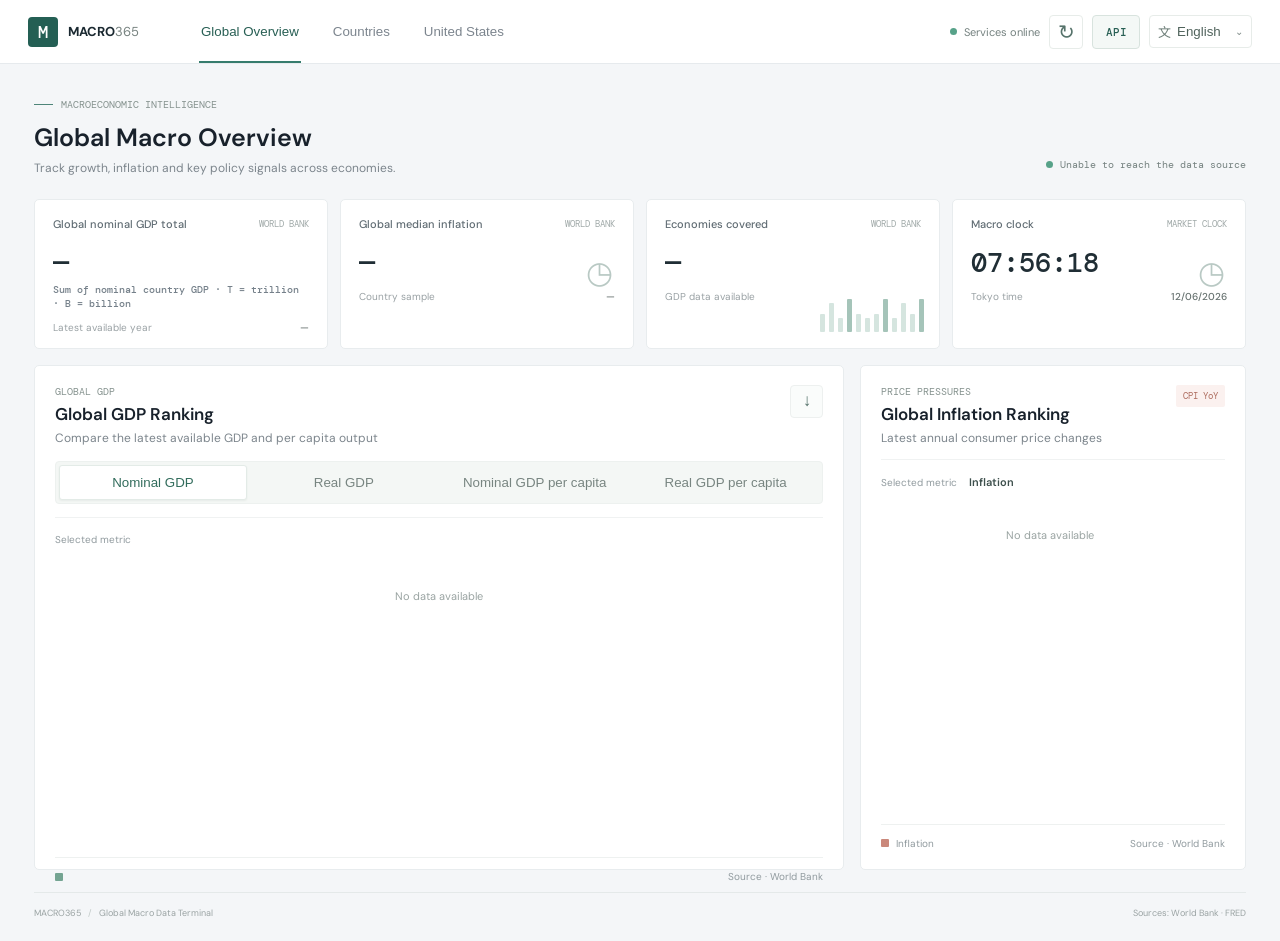
==== index.html @ f80f5186 "Add files via upload" ====
<!doctype html>
<html lang="en">
<head>
  <meta charset="UTF-8">
  <meta name="viewport" content="width=device-width, initial-scale=1">
  <meta name="theme-color" content="#f4f6f8">
  <title>Macro 365</title>
  <link rel="preconnect" href="https://api.worldbank.org">
  <link rel="stylesheet" href="./styles.css">
</head>
<body>
  <div id="app"></div>
  <div id="toast" class="toast" role="status"></div>
  <script src="./app.js" defer></script>
</body>
</html>
---- styles.css ----
@import url('https://fonts.googleapis.com/css2?family=DM+Mono:wght@400;500&family=DM+Sans:wght@400;500;600;700&family=Noto+Sans+SC:wght@400;500;600;700&display=swap');
@media(max-width:760px){.content-grid{grid-template-columns:minmax(0,1fr)}.primary-column,.side-column{min-width:0}.bar-chart,.inflation-list{max-height:62vh;min-height:320px;overflow-y:auto;overscroll-behavior:contain;padding-right:5px}.inflation-panel{height:auto}}
@media(max-width:1050px){.bar-row{grid-template-columns:24px minmax(75px,110px) 1fr 75px}.inflation-row{grid-template-columns:24px minmax(78px,110px) 1fr 48px;gap:7px}}
@media(min-width:761px){.content-grid{grid-template-columns:minmax(0,1fr) minmax(0,1fr);align-items:stretch}.primary-column,.side-column{min-width:0}.chart-panel,.inflation-panel{height:calc(100vh - 395px);min-height:410px;max-height:760px;display:flex;flex-direction:column}.bar-chart,.inflation-list{flex:1;min-height:0;overflow-y:auto;overscroll-behavior:contain;padding-right:7px}.chart-panel .chart-footer,.inflation-panel .chart-footer{flex:none}}
.inflation-panel{min-width:0}.bar-rank,.inflation-rank{font:10px var(--mono);color:#9aa5a1;text-align:right}.bar-country,.inflation-country{display:flex;align-items:center;gap:6px;min-width:0;white-space:nowrap;overflow:hidden;text-overflow:ellipsis}.bar-country{grid-column:2}.bar-row{grid-template-columns:28px minmax(80px,145px) 1fr 100px}.bar-track{grid-column:3}.bar-value{grid-column:4}.inflation-row{display:grid;grid-template-columns:28px minmax(95px,145px) 1fr 54px;align-items:center;gap:10px;min-height:31px}.inflation-country>span:nth-child(2){overflow:hidden;text-overflow:ellipsis}.inflation-legend-dot{width:8px;height:8px;background:#ca887b;border-radius:1px;display:inline-block}.inflation-fill{background:#ca887b}
@media(max-width:760px){.language-control{padding:0 6px}.language-control select{max-width:72px}.language-icon{display:none}.metric-tabs{overflow-x:auto}.metric-tab{flex:none;min-width:112px;padding:9px 7px;font-size:10px}}
.metric-tabs{display:flex;align-items:stretch;gap:3px;margin-top:15px;padding:3px;background:#f4f7f5;border:1px solid #edf1ef;border-radius:4px}.metric-tab{flex:1;min-width:0;padding:9px 8px;border:1px solid transparent;border-radius:3px;background:transparent;color:#788581;font:500 11px inherit;white-space:nowrap;cursor:pointer}.metric-tab:hover{color:#3c6f61}.metric-tab.active{background:#fff;border-color:#e3ebe7;color:#326c5c;box-shadow:0 1px 2px #273c3210}
.language-control{height:33px;display:flex;align-items:center;gap:6px;border:1px solid #e7ece9;background:#fff;border-radius:4px;padding:0 8px;color:#6d7e78}.language-icon{font-size:13px}.language-control select{appearance:none;max-width:90px;border:0;outline:0;background:transparent;color:#50635c;font:500 10px inherit;cursor:pointer;padding:0 12px 0 0}.language-control:after{content:'⌄';font-size:10px;margin-left:-12px;pointer-events:none;color:#7f8b88}.topbar-right{gap:10px}
:root{font-family:'DM Sans','Noto Sans SC',sans-serif;color:#18212b;background:#f4f6f8;font-synthesis:none;text-rendering:optimizeLegibility;--ink:#18212b;--muted:#75808a;--line:#e6eaed;--panel:#fff;--green:#2c806d;--green-soft:#e8f3f0;--red:#bd695e;--amber:#b78843;--mono:'DM Mono',monospace}*{box-sizing:border-box}body{margin:0;min-width:320px;background:#f4f6f8}.topbar{height:64px;background:#fff;border-bottom:1px solid var(--line);display:flex;align-items:center;padding:0 max(28px,calc((100vw - 1440px)/2));gap:60px;position:sticky;top:0;z-index:20}.brand{display:flex;align-items:center;gap:10px;color:#1b2931;text-decoration:none;font-size:13px;font-weight:700;letter-spacing:0}.brand-mark{width:30px;height:30px;display:grid;place-items:center;background:#245f54;color:#fff;font:500 17px var(--mono);border-radius:4px}.brand-light{font-weight:400;color:#75817e}.main-nav{height:100%;display:flex;gap:30px;align-items:center}.nav-item{height:100%;background:none;border:0;border-bottom:2px solid transparent;color:#7c858e;font:500 13px inherit;padding:1px 2px 0;cursor:pointer}.nav-item.active{color:#285f54;border-bottom-color:#367c6d}.topbar-right{margin-left:auto;display:flex;align-items:center;gap:20px}.market-status,.updated{color:#74817f;font-size:11px;display:flex;align-items:center;gap:7px}.market-status i,.status-dot{width:7px;height:7px;background:#57a289;border-radius:50%;display:inline-block}.icon-button{width:34px;height:34px;display:grid;place-items:center;border:1px solid #e7ece9;background:#fff;border-radius:4px;color:#56736b;font-size:20px;cursor:pointer}.icon-button:hover{background:#f3f7f5}.icon-button:disabled{opacity:.5;cursor:wait}.shell{max-width:1440px;padding:34px 34px 22px;margin:auto}.page-heading{display:flex;justify-content:space-between;align-items:flex-end;margin:0 0 23px}.eyebrow,.section-kicker{font:10px var(--mono);letter-spacing:0;color:#86938f}.eyebrow{display:flex;align-items:center;gap:8px}.eyebrow-rule{height:1px;width:19px;background:#4e8579}h1{margin:11px 0 5px;font-size:25px;line-height:1.3;font-weight:600;letter-spacing:0}h2{font-size:17px;font-weight:600;line-height:1.4;margin:5px 0 4px;letter-spacing:0}h3{font-size:14px;margin:0 0 6px;font-weight:600}.page-heading p,.panel-heading p,.us-page-heading p{margin:0;color:#7c858c;font-size:12px}.updated{padding-bottom:5px;font:10px var(--mono)}.metric-strip{display:grid;grid-template-columns:repeat(4,minmax(0,1fr));gap:12px;margin-bottom:16px}.metric-card,.panel{background:var(--panel);border:1px solid #e8ecee;border-radius:5px;position:relative}.metric-card{padding:17px 18px 14px;min-height:127px;overflow:hidden}.metric-label{font-size:11px;color:#606c73;font-weight:500;display:flex;justify-content:space-between;align-items:center;gap:8px}.metric-label span{font:9px var(--mono);color:#a1aaa9}.metric-value{font:500 27px var(--mono);letter-spacing:0;color:#202e35;margin-top:14px;position:relative;z-index:1}.metric-foot{margin-top:10px;display:flex;justify-content:space-between;align-items:center;font-size:10px;position:relative;z-index:1}.muted{color:#99a1a4}.metric-foot b{font-weight:500;color:#66716f}.spark{position:absolute;width:99px;right:12px;bottom:31px;fill:none;stroke:#91b6a9;stroke-width:1.5;opacity:.8}.spark-coral{stroke:#d3a39a}.mini-bars{position:absolute;right:15px;bottom:16px;display:flex;align-items:flex-end;gap:4px;height:36px}.mini-bars i{width:5px;background:#d5e5df;height:50%;border-radius:1px}.mini-bars i:nth-child(2n){height:78%}.mini-bars i:nth-child(3n){height:37%}.mini-bars i:nth-child(4n){height:90%;background:#a5c4b9}.calendar-icon{position:absolute;right:20px;top:52px;font-size:31px;color:#b9c9c4}.content-grid{display:grid;grid-template-columns:minmax(0,1.85fr) minmax(280px,.88fr);gap:16px}.primary-column,.side-column{display:flex;flex-direction:column;gap:16px}.panel{padding:19px 20px}.panel-heading{display:flex;align-items:flex-start;justify-content:space-between;gap:18px}.panel-heading.compact{align-items:center}.panel-actions,.table-tools{display:flex;align-items:center;gap:7px}.select-wrap{position:relative}.select-wrap select{appearance:none;height:33px;border:1px solid #e4e9e8;background:#fff;color:#4d5b5a;font:500 11px inherit;padding:0 29px 0 10px;border-radius:3px;cursor:pointer}.select-wrap:after{content:'⌄';position:absolute;right:10px;top:6px;color:#7f8b88;pointer-events:none;font-size:12px}.subtle{background:#fafcfb;border-color:#edf0ef;width:33px;height:33px;font-size:17px}.chart-summary{display:flex;align-items:center;justify-content:space-between;padding:15px 0 11px;margin-top:13px;border-top:1px solid #f0f2f2}.chart-summary>div{display:flex;align-items:center;gap:12px}.summary-label{font-size:10px;color:#909a9e}.chart-summary strong{font-size:11px;font-weight:600;color:#3e504d}.data-year{font:10px var(--mono);color:#929d9c}.bar-chart{min-height:288px;padding:4px 1px 0;display:flex;flex-direction:column;gap:11px}.bar-row{display:grid;grid-template-columns:minmax(100px,145px) 1fr 100px;gap:12px;align-items:center;min-height:19px}.bar-country{font-size:11px;color:#59656a;white-space:nowrap;overflow:hidden;text-overflow:ellipsis}.bar-track{height:9px;background:#f1f4f3;border-radius:1px;overflow:hidden}.bar-fill{height:100%;background:#74a492;min-width:2px;border-radius:1px;transition:width .5s ease}.bar-row:nth-child(2) .bar-fill{background:#84b09f}.bar-row:nth-child(3) .bar-fill{background:#94bbaa}.bar-value{text-align:right;font:10px var(--mono);color:#576764}.chart-footer,.table-footer,.side-panel-foot{display:flex;align-items:center;justify-content:space-between;border-top:1px solid #eef1f0;padding-top:12px;margin-top:12px;font-size:10px;color:#909a9e}.chart-footer>span{display:flex;align-items:center;gap:7px}.legend-dot{width:8px;height:8px;background:#74a492;border-radius:1px}.text-button{border:0;background:none;padding:3px 0;color:#357663;font:500 10px inherit;cursor:pointer}.text-button span{font-size:14px;margin-left:4px}.table-panel{padding-bottom:13px}.search-box{height:32px;display:flex;align-items:center;border:1px solid #e8ecec;border-radius:3px;padding:0 8px;gap:5px;color:#8a9695}.search-box input{width:132px;border:0;outline:0;background:transparent;font:10px inherit;color:#33413f}.search-box input::placeholder{color:#adb5b5}.table-scroll{overflow-x:auto;margin-top:15px}table{width:100%;border-collapse:collapse;text-align:left;white-space:nowrap}th{height:31px;border-bottom:1px solid #e7eceb;color:#98a09f;font-size:10px;font-weight:500}td{height:40px;border-bottom:1px solid #f0f2f2;color:#556166;font-size:11px}tbody tr:last-child td{border-bottom:0}td.number-cell{font:10px var(--mono);color:#475753}td.positive{color:#478873}td.negative{color:#bd695e}.country-cell{display:flex;align-items:center;gap:8px;font-weight:500;color:#39464b}.flag{font-size:15px;width:20px}.country-code{font:9px var(--mono);color:#a0aaa8}.row-arrow{color:#8ba197}.table-footer{padding-top:11px;margin-top:8px}.pill{font:9px var(--mono);color:#ad6c5e;background:#fbf1ef;padding:5px 7px;border-radius:2px}.panel-subtitle{font-size:10px;color:#929b9d;margin:6px 0 14px}.inflation-list{display:flex;flex-direction:column;gap:12px;min-height:170px}.inflation-row{display:grid;grid-template-columns:1fr 44px;gap:8px;align-items:center}.inflation-name{display:flex;justify-content:space-between;font-size:10px;color:#59656a;margin-bottom:5px}.inflation-name span:last-child{font:9px var(--mono);color:#778481}.inflation-track{height:4px;background:#f2eeec;border-radius:1px;overflow:hidden}.inflation-fill{height:100%;background:#ca887b;border-radius:1px}.inflation-value{text-align:right;color:#b86f62;font:10px var(--mono)}.side-panel-foot{padding-top:10px;margin-top:11px}.side-panel-foot>span{font-size:9px;color:#a0a9a7}.signal-panel{padding:18px 19px}.signal-panel h2{margin-top:7px}.signal-placeholder{display:flex;align-items:center;gap:10px;margin:16px 0;padding:11px;background:#f7f9f8;border:1px solid #edf0ef;border-radius:3px}.signal-icon{width:31px;height:31px;display:grid;place-items:center;color:#416d62;background:#e3eeea;font:10px var(--mono);border-radius:3px}.signal-placeholder strong,.signal-placeholder span{display:block}.signal-placeholder strong{font-size:10px;color:#5a6865;font-weight:600}.signal-placeholder span{font-size:9px;color:#9ca6a4;margin-top:4px}.secondary-button{width:100%;height:34px;background:#fff;border:1px solid #dfe7e3;border-radius:3px;color:#357663;font:500 10px inherit;text-align:left;padding:0 10px;cursor:pointer}.secondary-button span{float:right;font-size:14px}.source-note{display:flex;align-items:flex-start;gap:9px;padding:5px 4px;color:#9aa3a3}.source-mark{font:11px var(--mono);width:16px;height:16px;border:1px solid #cbd3d1;border-radius:50%;display:grid;place-items:center;flex:none}.source-note p{font-size:9px;line-height:1.7;margin:0}.secondary-page{margin-top:16px}.hidden{display:none!important}.country-page-panel{padding:23px}.history-summary{display:flex;gap:30px;padding:18px 0 8px}.history-stat span,.history-stat strong{display:block}.history-stat span{font-size:10px;color:#929d9b}.history-stat strong{margin-top:5px;font:500 16px var(--mono);color:#32443f}.history-chart{height:275px;position:relative;padding:20px 15px 22px 45px;margin:14px 0 13px;border-left:1px solid #e9eeeb;border-bottom:1px solid #e9eeeb;background:repeating-linear-gradient(to bottom,transparent 0,transparent 54px,#f0f3f2 55px)}.history-svg{width:100%;height:100%;overflow:visible}.history-line{fill:none;stroke:#548a79;stroke-width:2}.history-area{fill:url(#area-fill);opacity:.15}.history-axis{display:flex;justify-content:space-between;margin-top:-17px;padding:0 5px 0 45px;color:#a0a9a8;font:9px var(--mono)}.history-tooltip{font:10px var(--mono);color:#52625e}.us-page-heading{display:flex;align-items:flex-end;justify-content:space-between;margin:26px 0 17px}.us-page-heading h2{font-size:21px;margin:8px 0 5px}.key-state{display:flex;align-items:center;gap:7px;font-size:10px;color:#9a7a59;padding-bottom:4px}.key-indicator{height:7px;width:7px;border-radius:50%;background:#d0a568}.us-tabs{display:flex;gap:5px;border-bottom:1px solid #e2e8e5}.us-tab{padding:10px 14px;color:#818d8a;font:500 11px inherit;border:0;border-bottom:2px solid transparent;background:none;cursor:pointer}.us-tab.active{color:#316d5e;border-bottom-color:#468876}.us-series-grid{display:grid;grid-template-columns:repeat(3,minmax(0,1fr));gap:12px;margin:15px 0}.series-card{background:#fff;border:1px solid #e8ecee;border-radius:4px;padding:15px 16px;min-height:124px}.series-card-head{display:flex;justify-content:space-between;align-items:flex-start}.series-card h3{font-size:11px;color:#52605f;font-weight:500}.series-code{font:9px var(--mono);color:#a0aaa8}.series-value{font:500 21px var(--mono);color:#34443f;margin:16px 0 5px}.series-foot{display:flex;justify-content:space-between;font-size:9px;color:#9aa3a1}.series-spark{width:78px;height:22px;stroke:#82ad9e;stroke-width:1.3;fill:none}.series-placeholder{font-size:10px;color:#b0aaa2}.api-guide{display:flex;align-items:center;gap:12px;padding:16px 18px}.api-guide-icon{width:30px;height:30px;background:#f4efe7;color:#ae8952;border-radius:3px;display:grid;place-items:center;font-size:15px;flex:none}.api-guide>div:nth-child(2){flex:1}.api-guide p{font-size:10px;color:#7e8988;line-height:1.7;margin:0}.api-guide code{font:10px var(--mono);color:#5d706b;background:#f3f6f4;padding:2px 4px;border-radius:2px}.api-guide-badge{font:9px var(--mono);color:#a78a60;background:#faf5eb;border:1px solid #f0e8d8;padding:5px 7px;border-radius:2px;align-self:flex-start}.footer{display:flex;justify-content:space-between;margin-top:22px;padding-top:14px;border-top:1px solid #e4e9e9;color:#9aa3a3;font-size:9px}.footer-divider{color:#c1c9c7;padding:0 5px}.toast{position:fixed;left:50%;bottom:25px;transform:translate(-50%,15px);padding:10px 15px;background:#263a35;color:#fff;border-radius:3px;font-size:11px;opacity:0;pointer-events:none;transition:.2s;z-index:50}.toast.visible{opacity:1;transform:translate(-50%,0)}.loading-line,.empty-cell{font-size:11px;color:#9aa4a2;text-align:center;padding:28px 8px}.sr-only{position:absolute;width:1px;height:1px;padding:0;margin:-1px;overflow:hidden;clip:rect(0,0,0,0);white-space:nowrap;border:0}
@media(max-width:1050px){.topbar{gap:35px}.shell{padding-left:24px;padding-right:24px}.content-grid{grid-template-columns:minmax(0,1.55fr) minmax(255px,.8fr)}.metric-card{padding:15px 13px}.metric-label{font-size:10px}.metric-label span{font-size:8px}.metric-value{font-size:23px}.bar-row{grid-template-columns:minmax(85px,120px) 1fr 83px;gap:9px}}
@media(max-width:760px){.topbar{height:57px;padding:0 16px;gap:21px}.brand{font-size:11px}.brand-mark{width:27px;height:27px}.main-nav{gap:14px;overflow-x:auto}.nav-item{font-size:11px;white-space:nowrap}.market-status{display:none}.topbar-right{gap:0}.shell{padding:24px 16px 18px}.page-heading{align-items:flex-start}.page-heading h1{font-size:22px}.page-heading p{font-size:11px;max-width:290px;line-height:1.6}.updated{font-size:9px;white-space:nowrap;padding-top:3px}.metric-strip{grid-template-columns:repeat(2,minmax(0,1fr));gap:9px;margin-bottom:12px}.metric-card{min-height:119px;padding:14px 13px}.metric-value{font-size:22px;margin-top:12px}.content-grid{grid-template-columns:1fr;gap:12px}.primary-column,.side-column{gap:12px}.panel{padding:16px}.panel-heading{gap:10px}.panel-heading h2{font-size:15px}.panel-heading p{font-size:10px}.panel-actions{gap:5px}.select-wrap select{max-width:135px;font-size:10px;padding-left:7px;padding-right:24px}.chart-panel{padding:16px 13px}.bar-chart{min-height:260px;gap:10px}.bar-row{grid-template-columns:minmax(77px,100px) 1fr 70px;gap:7px}.bar-country{font-size:10px}.bar-value{font-size:9px}.chart-summary strong{font-size:10px}.table-tools .search-box input{width:92px}.table-panel{padding:16px 12px}.table-panel .panel-heading{align-items:flex-start}.table-scroll{margin-top:11px}th{font-size:9px}td{font-size:10px}.table-footer{font-size:9px}.side-column{display:grid;grid-template-columns:1fr 1fr;align-items:start}.source-note{grid-column:1/-1}.inflation-panel,.signal-panel{height:100%}.signal-panel{padding:15px 13px}.signal-placeholder{padding:9px 7px;gap:7px}.signal-placeholder span{line-height:1.4}.signal-placeholder strong{font-size:9px}.secondary-button{font-size:9px;padding:0 7px}.secondary-page{margin-top:12px}.country-page-panel{padding:16px 12px}.country-page-panel .panel-heading{flex-direction:column}.history-summary{gap:20px;flex-wrap:wrap}.history-stat strong{font-size:14px}.history-chart{height:230px;padding-left:30px}.history-axis{padding-left:30px}.us-page-heading{align-items:flex-start;gap:12px}.us-page-heading h2{font-size:18px}.us-page-heading p{max-width:420px;line-height:1.5}.key-state{font-size:9px;white-space:nowrap}.us-tab{padding:9px 10px;font-size:10px}.us-series-grid{grid-template-columns:repeat(2,minmax(0,1fr));gap:8px}.series-card{padding:12px;min-height:112px}.series-value{font-size:18px}.series-spark{width:54px}.api-guide{align-items:flex-start;padding:13px;gap:8px}.api-guide p{font-size:9px}.api-guide-badge{display:none}.footer{font-size:8px}}
@media(max-width:420px){.main-nav{gap:10px}.topbar{gap:15px}.nav-item{font-size:10px}.updated{max-width:95px;white-space:normal;text-align:right;line-height:1.4}.metric-label{font-size:9px}.metric-label span{font-size:7px}.metric-card{padding:12px 10px}.metric-value{font-size:20px}.bar-row{grid-template-columns:74px 1fr 62px;gap:5px}.bar-country{font-size:9px}.bar-value{font-size:8px}.panel-heading.compact{gap:6px}.search-box input{width:75px!important}.table-tools{gap:3px}.side-column{grid-template-columns:1fr}.inflation-panel,.signal-panel{height:auto}.signal-placeholder span{font-size:9px}.source-note{grid-column:auto}.key-state{white-space:normal;max-width:110px;line-height:1.4;text-align:right}.us-tab{padding-left:8px;padding-right:8px}.footer span:last-child{text-align:right;max-width:130px}}
.bar-row{grid-template-columns:30px minmax(105px,155px) minmax(0,1fr) 105px}
.bar-rank{text-align:right;font-variant-numeric:tabular-nums}
.bar-country{text-align:left;justify-content:flex-start}
.bar-value{text-align:right;font-variant-numeric:tabular-nums}
@media(max-width:1050px){.bar-row{grid-template-columns:26px minmax(90px,125px) minmax(0,1fr) 88px}}
@media(max-width:760px){.bar-row{grid-template-columns:24px minmax(80px,105px) minmax(0,1fr) 76px}}
@media(max-width:420px){.bar-row{grid-template-columns:22px minmax(70px,86px) minmax(0,1fr) 64px}}
.bar-country{display:flex;align-items:center;gap:5px;min-width:0}
.bar-country-name,.inflation-country-name{min-width:0;overflow:hidden;text-overflow:ellipsis}
.bar-country-name{flex:1}
.bar-country .flag,.inflation-country .flag{width:18px;flex:0 0 18px;text-align:center;font-size:14px;line-height:1}
.inflation-country{min-width:0;gap:5px}
.inflation-country-name{flex:1}
.inflation-row{grid-template-columns:28px minmax(80px,145px) minmax(0,1fr) 54px}
.inflation-rank{grid-column:1}
.inflation-country{grid-column:2}
.inflation-track{grid-column:3}
.inflation-value{grid-column:4}
@media(max-width:1050px){.inflation-row{grid-template-columns:24px minmax(75px,110px) minmax(0,1fr) 48px;gap:7px}}
@media(max-width:760px){.inflation-row{grid-template-columns:24px minmax(80px,105px) minmax(0,1fr) 48px}}
@media(max-width:420px){.inflation-row{grid-template-columns:22px minmax(70px,86px) minmax(0,1fr) 44px;gap:5px}}
.metric-unit-note{margin-top:3px;color:var(--muted);font:500 10px/1.4 var(--mono)}
@media(max-width:420px){.metric-unit-note{font-size:8px;line-height:1.35}}
.topbar{overflow:visible}
.topbar-right{gap:9px}
.api-settings-button{height:34px;min-width:48px;padding:0 10px;border:1px solid #d8e3de;border-radius:4px;background:#f4f8f6;color:#285f54;font:600 11px var(--mono);cursor:pointer}
.api-settings-button:hover,.api-settings-button:focus-visible{background:#e8f3f0;border-color:#a9c7bc;outline:none}
.api-popover{position:absolute;top:calc(100% + 8px);right:max(12px,calc((100vw - 1440px)/2));z-index:40;width:min(360px,calc(100vw - 24px));padding:17px;background:#fff;border:1px solid #dfe7e3;border-radius:5px;box-shadow:0 12px 30px #1d33251c;color:var(--ink)}
.api-popover-head{display:flex;align-items:center;justify-content:space-between;margin-bottom:15px}
.api-popover-head h2{margin:0;font-size:15px}
.api-popover-close{width:28px;height:28px;border:0;background:transparent;color:#697872;font-size:21px;line-height:1;cursor:pointer}
.api-key-label{display:block;margin-bottom:6px;color:#53635e;font-size:11px;font-weight:600}
.api-popover input{width:100%;height:38px;padding:0 10px;border:1px solid #dfe6e3;border-radius:3px;background:#fbfcfb;color:#26342f;font:12px var(--mono);letter-spacing:0}
.api-popover input:focus{border-color:#78a995;outline:2px solid #78a99526}
.api-popover input::placeholder{color:#97a39e;letter-spacing:1px}
.api-key-status{min-height:17px;margin-top:6px;color:#527967;font-size:10px}
.api-key-guide,.api-key-privacy{margin:9px 0 0;color:#77837e;font-size:10px;line-height:1.55}
.api-key-guide a{color:#26745f;text-underline-offset:2px}
.api-popover-actions{display:flex;align-items:center;gap:8px;margin-top:15px}
.api-save-button,.api-clear-button{height:33px;padding:0 12px;border:1px solid #dce5e1;border-radius:3px;background:#fff;color:#52625c;font:500 11px inherit;cursor:pointer}
.api-save-button{border-color:#2c806d;background:#2c806d;color:#fff}
.api-save-button:hover{background:#246d5d}
.api-clear-button:hover{background:#f5f7f6}
@media(max-width:760px){.topbar{gap:12px}.brand{flex:none}.main-nav{flex:1;min-width:0}.topbar-right{flex:none;gap:6px}.api-popover{right:12px}.api-settings-button{height:32px;min-width:42px;padding:0 7px;font-size:10px}.api-popover{top:calc(100% + 6px)}}
@media(max-width:420px){.topbar{gap:8px}.topbar-right{gap:4px}.api-settings-button{min-width:38px;padding:0 5px}.language-control select{max-width:54px}.api-popover{right:8px;width:calc(100vw - 16px)}}
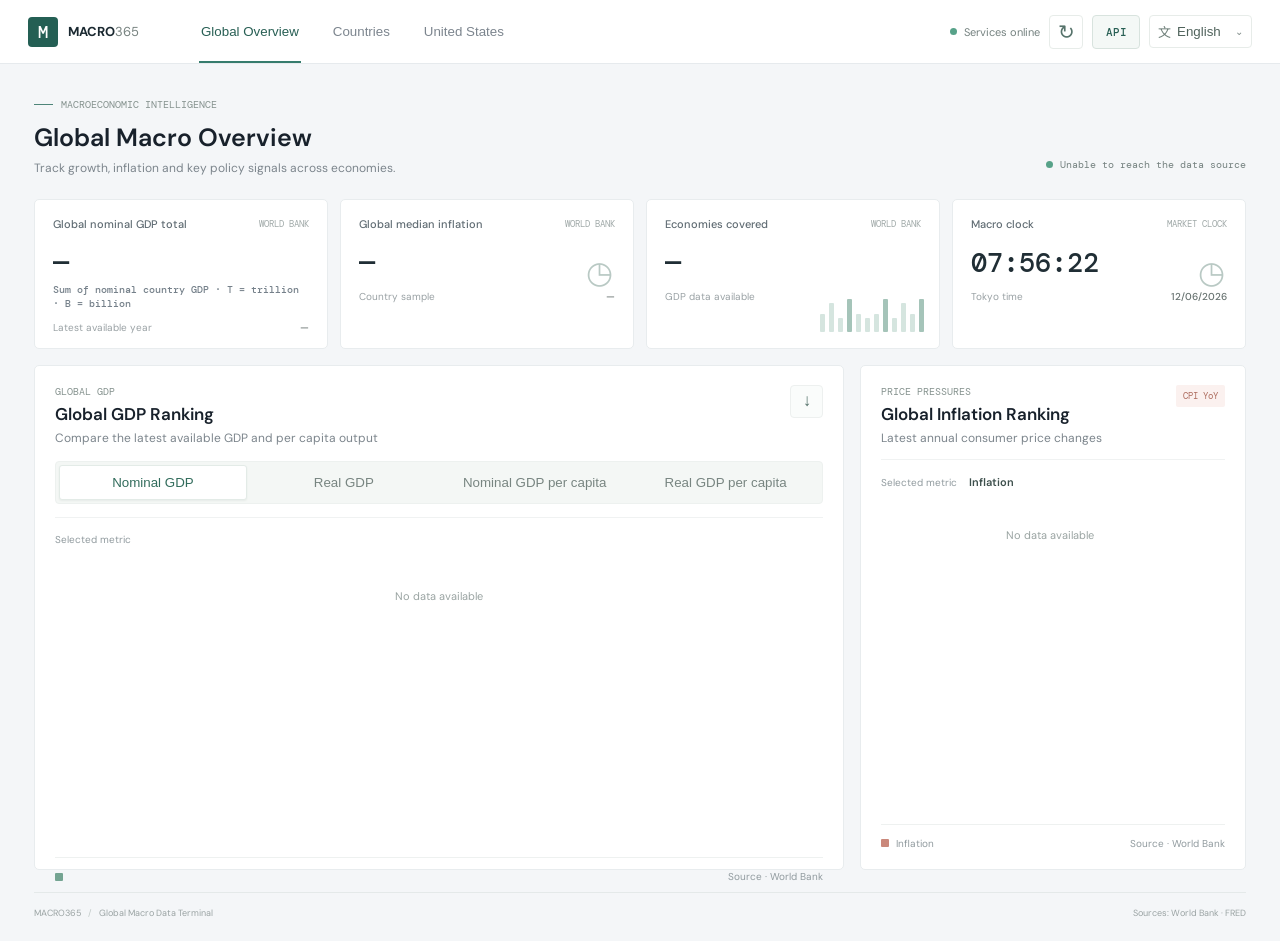
==== commit 105055ea: "Add Google Analytics tracking code Added Google Analytics tracking script to the HTML." ====
--- a/index.html
+++ b/index.html
@@ -7,6 +7,15 @@
   <title>Macro 365</title>
   <link rel="preconnect" href="https://api.worldbank.org">
   <link rel="stylesheet" href="./styles.css">
+  <!-- Google tag (gtag.js) -->
+<script async src="https://www.googletagmanager.com/gtag/js?id=G-T93WR4G5Q8"></script>
+<script>
+  window.dataLayer = window.dataLayer || [];
+  function gtag(){dataLayer.push(arguments);}
+  gtag('js', new Date());
+
+  gtag('config', 'G-T93WR4G5Q8');
+</script>
 </head>
 <body>
   <div id="app"></div>
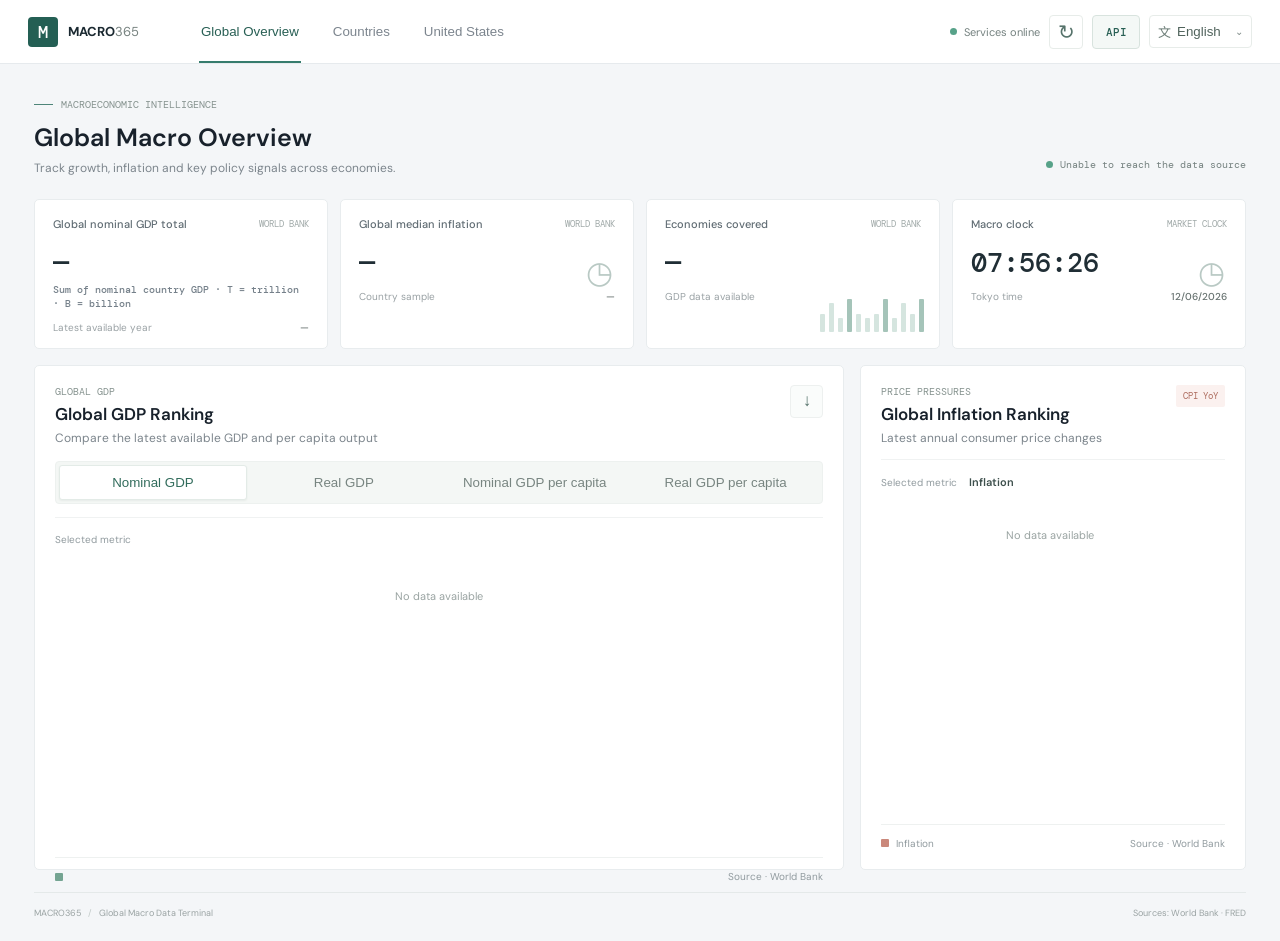
==== commit 3b916140: "Update index.html" ====
--- a/index.html
+++ b/index.html
@@ -8,14 +8,13 @@
   <link rel="preconnect" href="https://api.worldbank.org">
   <link rel="stylesheet" href="./styles.css">
   <!-- Google tag (gtag.js) -->
-<script async src="https://www.googletagmanager.com/gtag/js?id=G-T93WR4G5Q8"></script>
-<script>
+  <script async src="https://www.googletagmanager.com/gtag/js?id=G-T93WR4G5Q8"></script>
+  <script>
   window.dataLayer = window.dataLayer || [];
   function gtag(){dataLayer.push(arguments);}
   gtag('js', new Date());
-
   gtag('config', 'G-T93WR4G5Q8');
-</script>
+  </script>
 </head>
 <body>
   <div id="app"></div>
